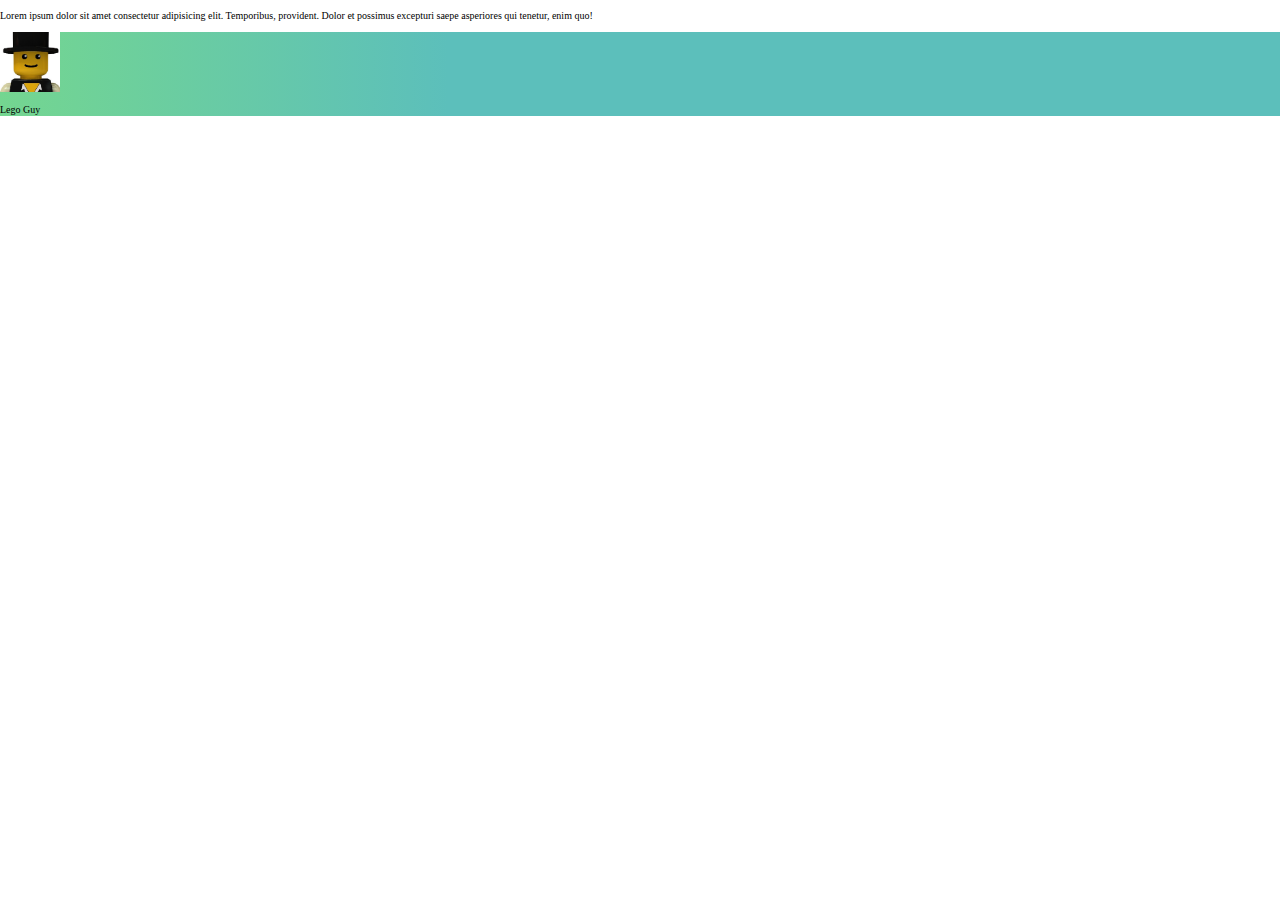
==== Coding with Mosh/HTML & CSS with Mosh/5-Mosh-Transormations, Transitions, and Animations/index.html @ c53b6d44 "Initial Commit" ====
<!DOCTYPE html>
<html lang="en">
<head>
    <meta charset="UTF-8">
    <meta http-equiv="X-UA-Compatible" content="IE=edge">
    <meta name="viewport" content="width=device-width, initial-scale=1.0">

    <link rel="stylesheet" href="./css/normalize.css">
    <link rel="stylesheet" href="./css/style.css">

    <title>T, T, & A with Mosh</title>
</head>
<body>
    
    <section class="card">
        <div class="top-half">
            <p>Lorem ipsum dolor sit amet consectetur adipisicing elit. Temporibus, provident. Dolor et possimus excepturi saepe asperiores qui tenetur, enim quo!</p>
        </div>
        <div class="bottom-half">
            <img src="./assets/images/stock-profile-image.jpg" alt="Profile Picture: Lego Guy">
            <p>Lego Guy</p>
        </div>
    </section>




</body>
</html>
---- Coding with Mosh/HTML & CSS with Mosh/5-Mosh-Transormations, Transitions, and Animations/css/style.css ----
html {
    font-size: 62.5%;
}

img {
    width: 60px;
    height: 60px;
}

.bottom-half {
    background: rgb(116,214,144);
    background: linear-gradient(90deg, rgba(116,214,144,1) 0%, rgba(92,191,187,1) 35%);
}
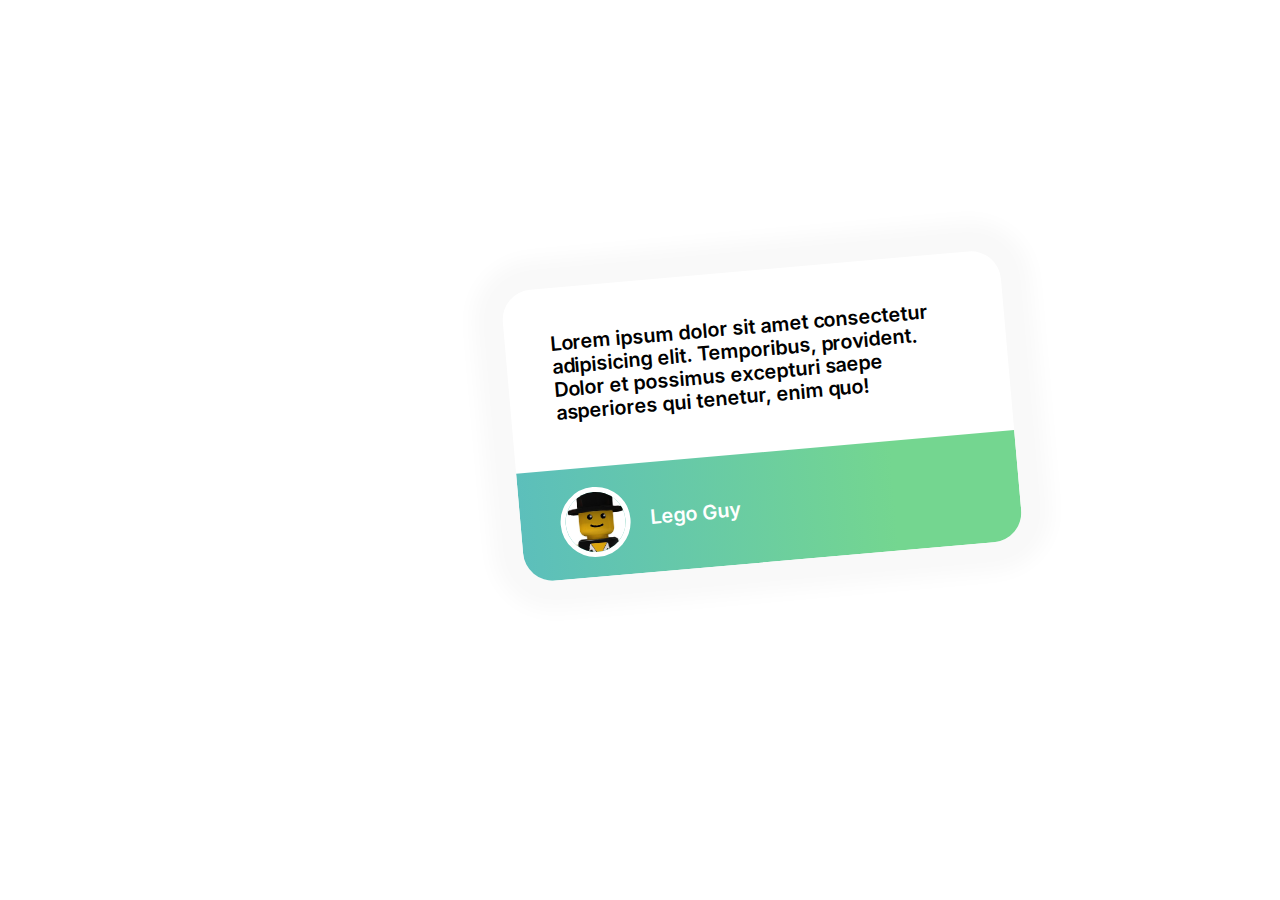
==== commit eeb34031: "Update: Card transitions, font-size, and position were changed." ====
--- a/Coding with Mosh/HTML & CSS with Mosh/5-Mosh-Transormations, Transitions, and Animations/index.html
+++ b/Coding with Mosh/HTML & CSS with Mosh/5-Mosh-Transormations, Transitions, and Animations/index.html
@@ -1,24 +1,31 @@
 <!DOCTYPE html>
 <html lang="en">
+
 <head>
     <meta charset="UTF-8">
     <meta http-equiv="X-UA-Compatible" content="IE=edge">
     <meta name="viewport" content="width=device-width, initial-scale=1.0">
+
+    <link rel="preconnect" href="https://fonts.googleapis.com">
+    <link rel="preconnect" href="https://fonts.gstatic.com" crossorigin>
+    <link href="https://fonts.googleapis.com/css2?family=Inter&display=swap" rel="stylesheet">
 
     <link rel="stylesheet" href="./css/normalize.css">
     <link rel="stylesheet" href="./css/style.css">
 
     <title>T, T, & A with Mosh</title>
 </head>
+
 <body>
-    
+
     <section class="card">
         <div class="top-half">
-            <p>Lorem ipsum dolor sit amet consectetur adipisicing elit. Temporibus, provident. Dolor et possimus excepturi saepe asperiores qui tenetur, enim quo!</p>
+            <p class="description">Lorem ipsum dolor sit amet consectetur adipisicing elit. Temporibus, provident. Dolor et possimus
+                excepturi saepe asperiores qui tenetur, enim quo!</p>
         </div>
         <div class="bottom-half">
             <img src="./assets/images/stock-profile-image.jpg" alt="Profile Picture: Lego Guy">
-            <p>Lego Guy</p>
+            <p class="name">Lego Guy</p>
         </div>
     </section>
 
@@ -26,4 +33,5 @@
 
 
 </body>
+
 </html>--- a/Coding with Mosh/HTML & CSS with Mosh/5-Mosh-Transormations, Transitions, and Animations/css/style.css
+++ b/Coding with Mosh/HTML & CSS with Mosh/5-Mosh-Transormations, Transitions, and Animations/css/style.css
@@ -1,13 +1,79 @@
 html {
     font-size: 62.5%;
+}
+
+body {
+    font-family: 'Inter','Segoe UI', Tahoma, Geneva, Verdana, sans-serif;
 }
 
 img {
     width: 60px;
     height: 60px;
+
+    border: 5px solid white;
+    border-radius: 50px;
+
+    margin: 2rem 2rem 2rem 4rem;
+
+    transition: transform .5s;
+}
+
+img:hover {
+    transform: scale(1.15);
+}
+
+.card {
+    position: absolute;
+    top: 30vh;
+    left: 40vw;
+
+    width: 500px;
+
+    border-radius: 30px;
+    transform: rotate(-5deg);
+    overflow: hidden;    
+
+    box-shadow: 0 0 20px 30px #f9f9f9;
+
+    transition: transform .5s;
+}
+
+.card:hover {
+    transform: rotate(0);
+}
+
+.description {
+    margin: 3rem;
+
+    font-weight: 600;
+}
+
+.name {
+    display: inline-block;
+    color: white;
+
+    vertical-align: middle;
+}
+
+.top-half {
+    height: 60%;
+    padding: 15px;
+    font-size: 2rem;
 }
 
 .bottom-half {
     background: rgb(116,214,144);
-    background: linear-gradient(90deg, rgba(116,214,144,1) 0%, rgba(92,191,187,1) 35%);
+    background: linear-gradient(90deg, rgba(92,191,187,1) 0%, rgba(116,214,144,1) 75%);
+
+    height: 40%;
+
+    font-size: 2rem;
+    font-weight: 600;
+
+    display: flex;
+    flex-direction: row;
+    
+    justify-content: flex-start;
+    align-items: center;
+
 }